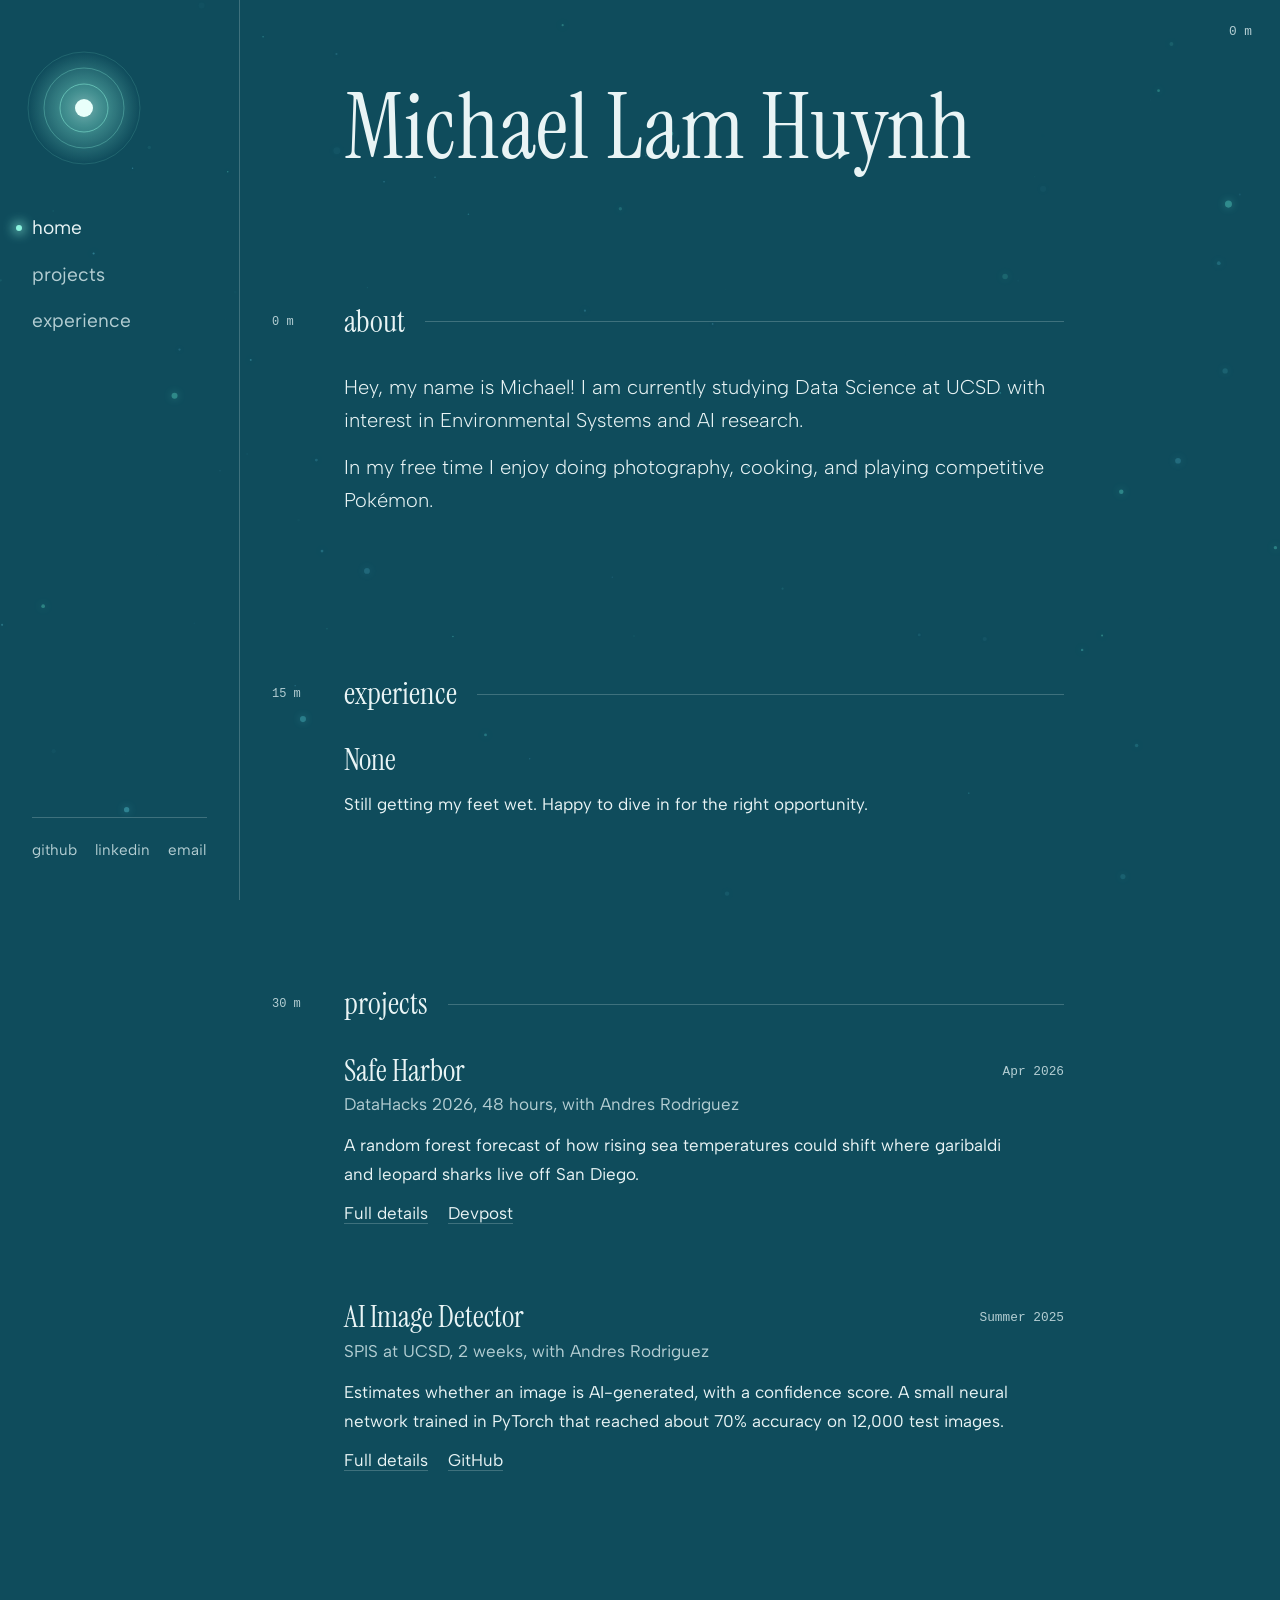
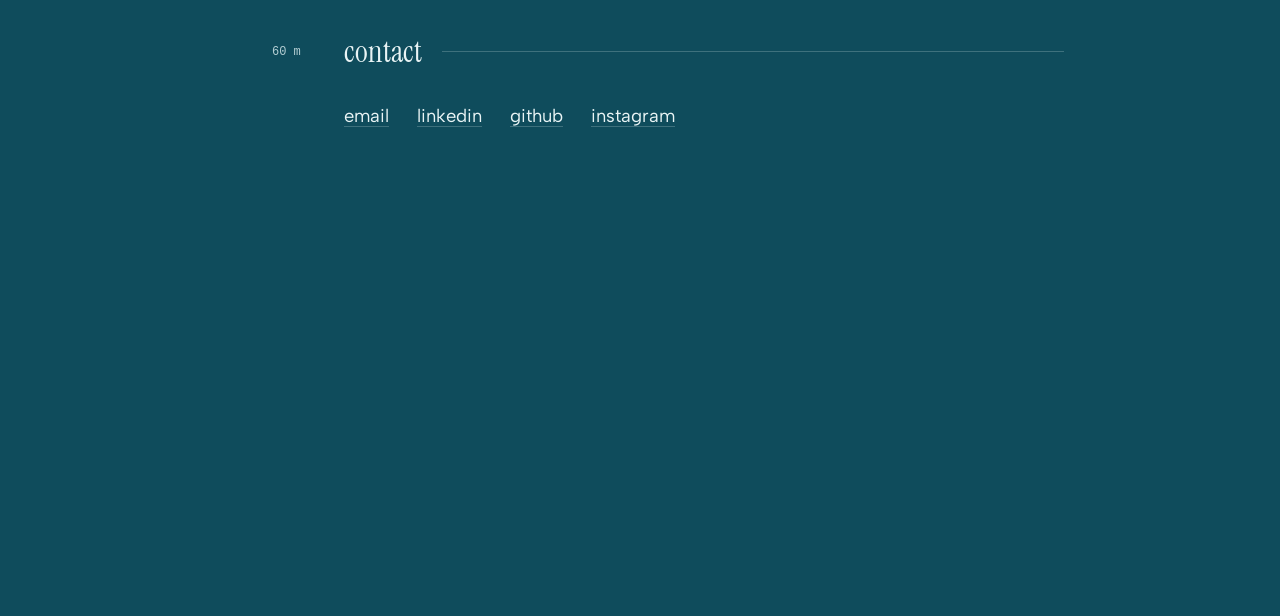
==== index.html @ df3774f7 "Add files via upload" ====
<!DOCTYPE html>
<html lang="en">
<head>
<meta charset="utf-8">
<script>(function(){var skip=false;try{skip=!!sessionStorage.getItem('dived')}catch(e){}if(!skip&&!matchMedia('(prefers-reduced-motion: reduce)').matches)document.documentElement.classList.add('diving')})();</script>
<meta name="viewport" content="width=device-width, initial-scale=1, viewport-fit=cover">
<title>Michael Lam Huynh's website</title>
<meta name="description" content="Michael Lam Huynh is a data science student at UC San Diego interested in environmental systems and AI research. Projects include Safe Harbor, a marine habitat forecast built at DataHacks 2026.">
<meta name="author" content="Michael Lam Huynh">
<meta name="theme-color" content="#0F4C5C">
<link rel="canonical" href="https://michaellamhuynh.dev/">
<meta property="og:type" content="website">
<meta property="og:title" content="Michael Lam Huynh's website">
<meta property="og:description" content="Michael Lam Huynh is a data science student at UC San Diego interested in environmental systems and AI research. Projects include Safe Harbor, a marine habitat forecast built at DataHacks 2026.">
<meta property="og:url" content="https://michaellamhuynh.dev/">
<script type="application/ld+json">{"@context":"https://schema.org","@type":"Person","name":"Michael Lam Huynh","url":"https://michaellamhuynh.dev/","alumniOf":{"@type":"CollegeOrUniversity","name":"University of California San Diego"},"description":"Data science student at UC San Diego interested in environmental systems and AI research.","sameAs":["https://github.com/MichaelHuynh28","https://www.linkedin.com/in/michael-huynh-b6799438b","https://www.instagram.com/nawal___mike/"]}</script>
<link rel="icon" href="data:image/svg+xml,&lt;svg xmlns=%22http://www.w3.org/2000/svg%22 viewBox=%220 0 100 100%22&gt;&lt;text y=%22.9em%22 font-size=%2290%22&gt;&#127754;&lt;/text&gt;&lt;/svg&gt;">
<link href="https://fonts.googleapis.com/css2?family=Albert+Sans:wght@300;400;500;600&amp;family=Instrument+Serif:ital@0;1&amp;display=swap" rel="stylesheet">
<link rel="stylesheet" href="styles.css">
</head>
<body data-depth=".95">
<div id="dive" aria-hidden="true"></div>
<canvas id="sea" aria-hidden="true"></canvas>
<div id="gauge" aria-hidden="true">0 m</div>
<div class="shell">
  <aside class="side">
    <a href="index.html" aria-label="Home">
      <svg class="orb" viewBox="0 0 120 120" aria-hidden="true">
        <defs><radialGradient id="g"><stop offset="0" stop-color="#C9FFF3"/><stop offset=".35" stop-color="#8CF3DD" stop-opacity=".7"/><stop offset="1" stop-color="#8CF3DD" stop-opacity="0"/></radialGradient></defs>
        <circle cx="60" cy="60" r="56" fill="url(#g)" opacity=".55"/>
        <circle cx="60" cy="60" r="9" fill="#E9FFFA"/>
        <g fill="none" stroke="#8CF3DD"><circle cx="60" cy="60" r="24" stroke-opacity=".5"/><circle cx="60" cy="60" r="40" stroke-opacity=".3"/><circle cx="60" cy="60" r="56" stroke-opacity=".15"/></g>
      </svg>
    </a>
    <nav class="nav" aria-label="Pages">
      <a aria-current="page" href="index.html">home</a>
      <a href="projects.html">projects</a>
      <a href="experience.html">experience</a>
    </nav>
    <div class="social">
      <a href="https://github.com/MichaelHuynh28">github</a>
      <a href="https://www.linkedin.com/in/michael-huynh-b6799438b">linkedin</a>
      <a href="mailto:michael.lam.huynh@gmail.com">email</a>
    </div>
  </aside>

  <main>
    <section id="home">
      <div class="head">
        <h1>Michael Lam Huynh</h1>
      </div>
      <div class="sec">
        <h2><span class="d">0 m</span>about</h2>
        <p class="about">Hey, my name is Michael! I am currently studying Data Science at UCSD with interest in Environmental Systems and AI research.</p>
        <p class="about">In my free time I enjoy doing photography, cooking, and playing competitive Pok&eacute;mon.</p>
      </div>
      <div class="sec">
        <h2><span class="d">15 m</span>experience</h2>
        <div class="row">
          <h3>None</h3>
          <p class="desc">Still getting my feet wet. Happy to dive in for the right opportunity.</p>
        </div>
      </div>
      <div class="sec">
        <h2><span class="d">30 m</span>projects</h2>
        <div class="row">
          <h3>Safe Harbor</h3><span class="date">Apr 2026</span>
          <p class="meta">DataHacks 2026, 48 hours, with Andres Rodriguez</p>
          <p class="desc">A random forest forecast of how rising sea temperatures could shift where garibaldi and leopard sharks live off San Diego.</p>
          <div class="links"><a href="projects.html">Full details</a><a href="https://devpost.com/software/safe-harbor-bcondm">Devpost</a></div>
        </div>
        <div class="row">
          <h3>AI Image Detector</h3><span class="date">Summer 2025</span>
          <p class="meta">SPIS at UCSD, 2 weeks, with Andres Rodriguez</p>
          <p class="desc">Estimates whether an image is AI-generated, with a confidence score. A small neural network trained in PyTorch that reached about 70% accuracy on 12,000 test images.</p>
          <div class="links"><a href="projects.html">Full details</a><a href="https://github.com/MichaelHuynh28/SPIS-2025">GitHub</a></div>
        </div>
      </div>
      <div class="sec">
        <h2><span class="d">60 m</span>contact</h2>
        <div class="contact">
          <a href="mailto:michael.lam.huynh@gmail.com">email</a>
          <a href="https://www.linkedin.com/in/michael-huynh-b6799438b">linkedin</a>
          <a href="https://github.com/MichaelHuynh28">github</a>
          <a href="https://www.instagram.com/nawal___mike/">instagram</a>
        </div>
      </div>
    </section>
  </main>
</div>
<script src="site.js" defer></script>
</body>
</html>
---- styles.css ----
/* ==========================================================================
   MICHAEL'S PORTFOLIO - styles.css
   --------------------------------------------------------------------------
   TABLE OF CONTENTS (use Ctrl+F and search the number, e.g. "[3]")
     [1] Colors and basic setup
     [2] Page layout (sidebar + main area)
     [3] Sidebar (orb, nav links, social links)
     [4] Main content area and headings
     [5] Home page sections (about, experience, project rows)
     [6] Projects page (carousel, detail sections, tags)
     [7] Fade-in on scroll (projects page)
     [8] Phone and small-screen layout
     [9] Dive-in intro animation

   TIP: Units used here:
     px  = fixed size
     rem = size relative to the page's base text size (1rem is about 16px)
     %   = percent of the parent element
   ========================================================================== */


/* ==========================================================================
   [1] COLORS AND BASIC SETUP
   ========================================================================== */

/* Color variables. Change a color here and it updates everywhere. */
:root {
  --ink: #E9F4F5;                    /* main text color */
  --muted: #B4CED3;                  /* softer text (dates, captions, nav) */
  --rule: rgba(233, 244, 245, .22);  /* thin divider lines */
  --accent: #8CF3DD;                 /* glowing teal highlight */
  --mono: ui-monospace, "SF Mono", Menlo, Consolas, monospace;  /* font for depth numbers */

  /* Keeps content clear of phone notches and bars. Leave these alone. */
  box-sizing: border-box;
  padding-top: env(safe-area-inset-top, 0px);
  padding-bottom: env(safe-area-inset-bottom, 0px);
}

html {
  scroll-padding-top: env(safe-area-inset-top, 0px);
  /* TO ZOOM THE WHOLE PAGE OUT: add a line here like  font-size: 93.75%;
     (100% is normal. Smaller number = everything shrinks. Text sizes
     below use rem, so they scale with this.) */
}

/* Makes padding and borders count inside an element's width. Leave alone. */
* {
  box-sizing: border-box;
}

/* Anything with the "hidden" attribute stays hidden. */
[hidden] {
  display: none !important;
}

/* The whole page: base text color, font, size, and line spacing.
   The background color here is only a starting color; site.js changes it
   as you scroll deeper. */
body {
  margin: 0;
  background: #0F4C5C;
  color: var(--ink);
  font: 400 1.0625rem/1.7 "Albert Sans", "Helvetica Neue", Arial, sans-serif;
  /*     weight size    line-height  font family and fallbacks */
}

/* All links: color, underline style, and the fade when hovering. */
a {
  color: var(--ink);
  text-decoration-color: var(--rule);
  text-underline-offset: 4px;
  transition: text-decoration-color .2s, color .2s;
}

a:hover {
  color: var(--accent);
  text-decoration-color: var(--accent);
}

/* The outline shown when you tab through links with the keyboard. */
a:focus-visible {
  outline: 2px solid var(--accent);
  outline-offset: 3px;
  border-radius: 2px;
}


/* ==========================================================================
   [2] PAGE LAYOUT (sidebar + main area)
   ========================================================================== */

/* The glowing particles. This canvas sits behind everything and fills the
   screen. pointer-events:none lets clicks pass through it. */
#sea {
  position: fixed;
  inset: 0;
  width: 100%;
  height: 100%;
  pointer-events: none;
  z-index: 0;
}

/* The depth gauge in the top right ("0 m" to "200 m"). */
#gauge {
  position: fixed;
  top: calc(24px + env(safe-area-inset-top, 0px));
  right: 28px;          /* distance from the right edge of the window */
  z-index: 3;
  font: 500 .8rem var(--mono);
  color: var(--muted);
}

/* The two-column layout: sidebar on the left, content on the right.
   240px is the sidebar's width. "1fr" means "all remaining space".
   TO MOVE THE SIDEBAR AWAY FROM THE LEFT EDGE: add these two lines inside
   this block to center the whole layout:
       max-width: 1200px;   (smaller number = sidebar sits further right)
       margin: 0 auto; */
.shell {
  display: grid;
  grid-template-columns: 240px 1fr;
  max-width: 2000px;
  margin: 0 auto;
  min-height: 100vh;
  position: relative;
  z-index: 1;
}


/* ==========================================================================
   [3] SIDEBAR
   ========================================================================== */

/* The sidebar itself. "sticky" keeps it in place while the page scrolls. */
.side {
  position: sticky;
  top: 0;
  height: 100vh;
  padding: 48px 32px 36px;   /* top, left/right, bottom spacing */
  border-right: 1px solid var(--rule);   /* the thin line beside it */
  display: flex;
  flex-direction: column;
  gap: 44px;                 /* space between orb, nav, and social links */
}

/* The glowing orb at the top. */
.orb {
  display: block;
  width: 120px;
  height: 120px;
  margin-left: -8px;
}

/* The list of page links (home, projects, experience). */
.nav {
  display: flex;
  flex-direction: column;
  gap: 14px;   /* space between links */
}

/* Each nav link. The transition makes the slide and glow smooth. */
.nav a {
  text-decoration: none;
  color: var(--muted);
  font-size: 1.2rem;
  position: relative;
  align-self: flex-start;
  transition: transform .3s ease, color .3s ease, text-shadow .3s ease;
}

/* The small glowing dot that appears left of a link. Hidden until hover. */
.nav a::before {
  content: "";
  position: absolute;
  left: -16px;
  top: 50%;
  width: 6px;
  height: 6px;
  margin-top: -3px;
  border-radius: 50%;
  background: var(--accent);
  opacity: 0;
  transform: scale(.3);
  transition: opacity .3s ease, transform .3s ease, box-shadow .3s ease;
}

/* Hover (or keyboard focus): the link slides right 8px and glows. */
.nav a:hover,
.nav a:focus-visible {
  color: var(--ink);
  transform: translateX(8px);
  text-shadow: 0 0 14px rgba(140, 243, 221, .75);
}

/* On hover, the dot appears and glows. */
.nav a:hover::before,
.nav a:focus-visible::before {
  opacity: .7;
  transform: scale(1);
  box-shadow: 0 0 10px var(--accent);
}

/* The link for the page you're currently on: bright text and a glowing dot. */
.nav a[aria-current="page"] {
  color: var(--ink);
}

.nav a[aria-current="page"]::before {
  opacity: 1;
  transform: scale(1);
  box-shadow: 0 0 12px 2px var(--accent);
}

/* The github / linkedin / email links at the bottom of the sidebar.
   margin-top:auto pushes them to the bottom. */
.social {
  margin-top: auto;
  display: flex;
  gap: 18px;
  border-top: 1px solid var(--rule);
  padding-top: 20px;
  font-size: .95rem;
}

.social a {
  color: var(--muted);
  text-decoration: none;
  display: inline-block;
  transition: transform .3s ease, color .3s ease, text-shadow .3s ease;
}

/* Hover: the social link lifts up 3px and glows teal. */
.social a:hover,
.social a:focus-visible {
  color: var(--accent);
  transform: translateY(-3px);
  text-shadow: 0 0 12px rgba(140, 243, 221, .8);
}

/* For people whose devices ask for less motion: turn off the sliding. */
@media (prefers-reduced-motion: reduce) {
  .nav a,
  .social a {
    transition: none;
  }

  .nav a:hover,
  .nav a:focus-visible,
  .social a:hover,
  .social a:focus-visible {
    transform: none;
  }
}


/* ==========================================================================
   [4] MAIN CONTENT AREA AND HEADINGS
   ========================================================================== */

/* The content area to the right of the sidebar.
   Padding order: top, right, bottom, left. The large left padding (104px)
   leaves room for the depth markers in the margin. The big bottom padding
   lets you scroll far enough to reach the deepest color. */
main {
  padding: 80px 56px 36vh 104px;
  max-width: 900px;
}

/* Heading fonts: Instrument Serif for the name, section titles, and
   project titles. */
h1,
.sec h2,
.row h3 {
  font-family: "Instrument Serif", Georgia, "Times New Roman", serif;
  font-weight: 400;
}

/* The big name title. letter-spacing is the gap between letters (raised
   a little because it looked squished before). clamp(smallest, ideal,
   largest) lets the size shrink on small screens. */
h1 {
  font-size: clamp(3rem, 8vw, 5.6rem);
  letter-spacing: .01em;
  line-height: 1.08;
  margin: 0 0 24px;
}

/* The block holding the page title. margin-bottom is the gap below it. */
.head {
  margin-bottom: 128px;
}

/* The small gray line under "Projects" ("Newest near the surface..."). */
.hint {
  color: var(--muted);
  margin: 0;
}

/* One section of a page (about, experience, projects, contact).
   margin-bottom is the empty space before the next section, which is what
   makes you scroll "deeper" between sections. */
.sec {
  margin-bottom: 160px;
  max-width: 720px;
}

/* Section titles (about, experience, ...) with a line stretching after them. */
.sec h2 {
  position: relative;
  display: flex;
  align-items: center;
  gap: 20px;
  font-size: 1.95rem;
  line-height: 1.1;
  margin: 0 0 32px;
}

/* The thin horizontal line after each section title. */
.sec h2::after {
  content: "";
  flex: 1;
  height: 1px;
  background: var(--rule);
}

/* The depth marker ("15 m") sitting in the left margin beside a heading.
   left:-72px puts it 72px to the left of the heading. */
.d {
  position: absolute;
  left: -72px;
  top: 50%;
  transform: translateY(-50%);
  font: 500 .75rem var(--mono);
  color: var(--muted);
  white-space: nowrap;
}

/* Regular paragraphs. max-width keeps lines a comfortable length to read. */
p {
  margin: 0 0 14px;
  max-width: 62ch;
}


/* ==========================================================================
   [5] HOME PAGE SECTIONS
   ========================================================================== */

/* The two intro paragraphs in "about" (bigger and lighter than normal). */
.about {
  font-size: 1.25rem;
  line-height: 1.65;
  font-weight: 300;
}

/* One entry (a project or experience item) on the home page.
   It's a grid with two columns: the title (left) and the date (right). */
.row {
  display: grid;
  grid-template-columns: 1fr auto;
  gap: 2px 24px;
  margin-bottom: 72px;   /* space between entries */
}

/* The entry's title (e.g. "Safe Harbor"). */
.row h3 {
  font-size: 1.9rem;
  line-height: 1.15;
  margin: 0;
}

/* The date on the right (e.g. "Apr 2026"). */
.row .date {
  font: 500 .8rem var(--mono);
  color: var(--muted);
  align-self: center;
}

/* The gray line under the title ("DataHacks 2026, 48 hours, with ..."). */
.row .meta {
  grid-column: 1 / -1;   /* span the full width */
  color: var(--muted);
  margin: 0;
}

/* The short description. */
.row .desc {
  grid-column: 1 / -1;
  margin: 10px 0 8px;
}

/* The links under an entry ("Full details", "Devpost"). */
.row .links {
  grid-column: 1 / -1;
  display: flex;
  gap: 20px;
}

/* The row of links in the contact section (email, linkedin, ...). */
.contact {
  display: flex;
  flex-wrap: wrap;
  gap: 8px 28px;
  font-size: 1.15rem;
}


/* ==========================================================================
   [6] PROJECTS PAGE
   ========================================================================== */

/* ---- Screenshot carousel ---- */

/* The carousel box. */
.carousel {
  position: relative;
  margin: 0 0 20px;
  max-width: 720px;
}

/* The scrolling strip that holds the screenshots. Slides snap into place
   as you swipe. The scrollbar is hidden. */
.slides {
  display: flex;
  overflow-x: auto;
  scroll-snap-type: x mandatory;
  scrollbar-width: none;
  border-radius: 4px;
  border: 1px solid var(--rule);
}

/* Hides the scrollbar in Chrome, Safari, and Brave. */
.slides::-webkit-scrollbar {
  display: none;
}

/* One slide (screenshot + caption). Each takes the full width. */
.slide {
  flex: 0 0 100%;
  scroll-snap-align: center;
  margin: 0;
  background: #02080F;
}

/* The picture area. aspect-ratio keeps every slide the same shape. */
.slide .frame {
  aspect-ratio: 16 / 10;
  display: flex;
  align-items: center;
  justify-content: center;
}

.slide img {
  max-width: 100%;
  max-height: 100%;
  display: block;
}

/* The caption under each screenshot. */
.slide figcaption {
  padding: 10px 14px;
  font-size: .92rem;
  color: var(--muted);
  border-top: 1px solid var(--rule);
}

/* The round previous / next arrow buttons. */
.cbtn {
  position: absolute;
  top: calc(50% - 28px);
  width: 40px;
  height: 40px;
  border-radius: 50%;
  border: 1px solid var(--rule);
  background: rgba(2, 12, 20, .7);
  color: var(--ink);
  font-size: 1.4rem;
  line-height: 1;
  cursor: pointer;
  transition: box-shadow .3s, color .3s;
}

/* Hover: the arrow button glows. */
.cbtn:hover,
.cbtn:focus-visible {
  color: var(--accent);
  box-shadow: 0 0 12px rgba(140, 243, 221, .7);
  outline: none;
}

.cbtn.prev { left: 10px; }
.cbtn.next { right: 10px; }

/* The small dots under the carousel showing which slide you're on. */
.dots {
  display: flex;
  gap: 8px;
  justify-content: center;
  margin-top: 10px;
}

.dots span {
  width: 7px;
  height: 7px;
  border-radius: 50%;
  background: var(--rule);
  transition: background .3s;
}

/* The dot for the current slide. */
.dots span.on {
  background: var(--accent);
}

/* ---- Project detail sections ---- */

/* Makes the "Experience" page's first section tall (90% of window height). */
.sec.tall {
  min-height: 90vh;
}

/* One block inside a project ("The question", "How we built it", ...). */
.part {
  margin: 0 0 56px;
}

/* Bullet lists (Limitations). */
.part ul.plain {
  margin: 0 0 14px;
  padding-left: 1.1em;
  max-width: 62ch;
}

.part ul.plain li {
  margin-bottom: 8px;   /* space between bullets */
}

/* The small bold titles inside a project ("What it does", ...). */
.part h3 {
  font-size: 1.05rem;
  font-weight: 600;
  margin: 0 0 6px;
}

/* The row of rounded tags (Python, PyTorch, ...). */
.tools {
  display: flex;
  flex-wrap: wrap;
  gap: 8px;
  padding: 0;
  list-style: none;
  margin: 6px 0 14px;
}

.tools li {
  border: 1px solid var(--rule);
  border-radius: 99px;   /* makes the pill shape */
  padding: 2px 12px;
  font-size: .9rem;
  color: var(--muted);
}

/* A video box. Not used right now (the embed didn't load, so the page
   links to the video instead), but kept in case you add one later. */
.video {
  position: relative;
  aspect-ratio: 16 / 9;
  max-width: 640px;
  margin: 0 0 10px;
  background: #02080F;
  border-radius: 4px;
  overflow: hidden;
}

.video iframe {
  position: absolute;
  inset: 0;
  width: 100%;
  height: 100%;
  border: 0;
}


/* ==========================================================================
   [7] FADE-IN ON SCROLL (projects page)
   Elements with class "rv" start invisible and slightly lower, then fade
   in and rise when scrolled into view. site.js adds the "in" class.
   1.1s is how long the fade takes. Make it bigger for slower.
   ========================================================================== */

#projects.rv-on .rv {
  opacity: 0;
  transform: translateY(20px);
  transition: opacity 1.1s ease, transform 1.1s ease;
}

#projects.rv-on .rv.in {
  opacity: 1;
  transform: none;
}


/* ==========================================================================
   [8] PHONE AND SMALL-SCREEN LAYOUT
   Everything in this block only applies when the window is 820px wide or
   less. It stacks the sidebar on top of the content.
   ========================================================================== */

@media (max-width: 820px) {

  /* One column instead of two. */
  .shell {
    grid-template-columns: 1fr;
  }

  /* The sidebar becomes a normal top bar instead of sticking to the side. */
  .side {
    position: static;
    height: auto;
    padding: 24px 20px 8px;
    border: 0;
    gap: 16px;
  }

  /* Smaller orb. */
  .orb {
    width: 72px;
    height: 72px;
  }

  /* Nav links in a row instead of a column. */
  .nav {
    flex-direction: row;
    gap: 20px;
  }

  /* No glowing dot or sliding on phones. */
  .nav a::before {
    display: none;
  }

  .nav a:hover,
  .nav a:focus-visible {
    transform: none;
  }

  /* Current page is shown with an underline instead of a dot. */
  .nav a[aria-current="page"] {
    text-decoration: underline;
    text-decoration-color: var(--accent);
    text-underline-offset: 6px;
  }

  .social {
    margin-top: 0;
    border: 0;
    padding-top: 0;
  }

  /* Less padding around the content. */
  main {
    padding: 32px 20px 36vh;
  }

  /* Hide the depth markers in the margin (no room on phones). */
  .d {
    display: none;
  }

  /* Tighter spacing between sections. */
  .head { margin-bottom: 88px; }
  .sec  { margin-bottom: 112px; }
}


/* ==========================================================================
   [9] DIVE-IN INTRO ANIMATION
   The bright-to-deep-blue screen with bubbles on your first visit.
   ========================================================================== */

/* Hidden by default. It only shows when the page has the "diving" class,
   which a small script at the top of index.html adds on first load. */
#dive {
  display: none;
}

/* While diving: a full-screen gradient (bright surface to deep blue) that
   slides upward (divebg, 2.4s) and then fades out (divefade, 2.9s total). */
.diving #dive {
  display: block;
  position: fixed;
  inset: 0;
  z-index: 100;
  overflow: hidden;
  background: linear-gradient(#c9f3f5 0%, #5fc3d1 18%, #1d7f93 40%, #0F4C5C 70%, #0F4C5C 100%);
  background-size: 100% 400%;
  animation: divebg 2.4s cubic-bezier(.6, 0, .4, 1) forwards, divefade 2.9s ease forwards;
}

/* The gradient slides from the top color to the bottom color. */
@keyframes divebg {
  from { background-position: 50% 0; }
  to   { background-position: 50% 100%; }
}

/* Fully visible, then fades out at the very end. */
@keyframes divefade {
  0%, 84% { opacity: 1; visibility: visible; }
  100%    { opacity: 0; visibility: hidden; }
}

/* The rising bubbles (created by site.js). */
#dive i {
  position: absolute;
  bottom: -40px;
  border-radius: 50%;
  border: 1.5px solid rgba(255, 255, 255, .75);
  background: radial-gradient(circle at 30% 30%, rgba(255, 255, 255, .7), rgba(255, 255, 255, .08) 60%);
  animation: bub linear forwards;
}

/* Each bubble floats up past the top of the screen. */
@keyframes bub {
  to { transform: translateY(-115vh); }
}

/* No intro at all for people who prefer reduced motion. */
@media (prefers-reduced-motion: reduce) {
  .diving #dive {
    display: none;
  }
}
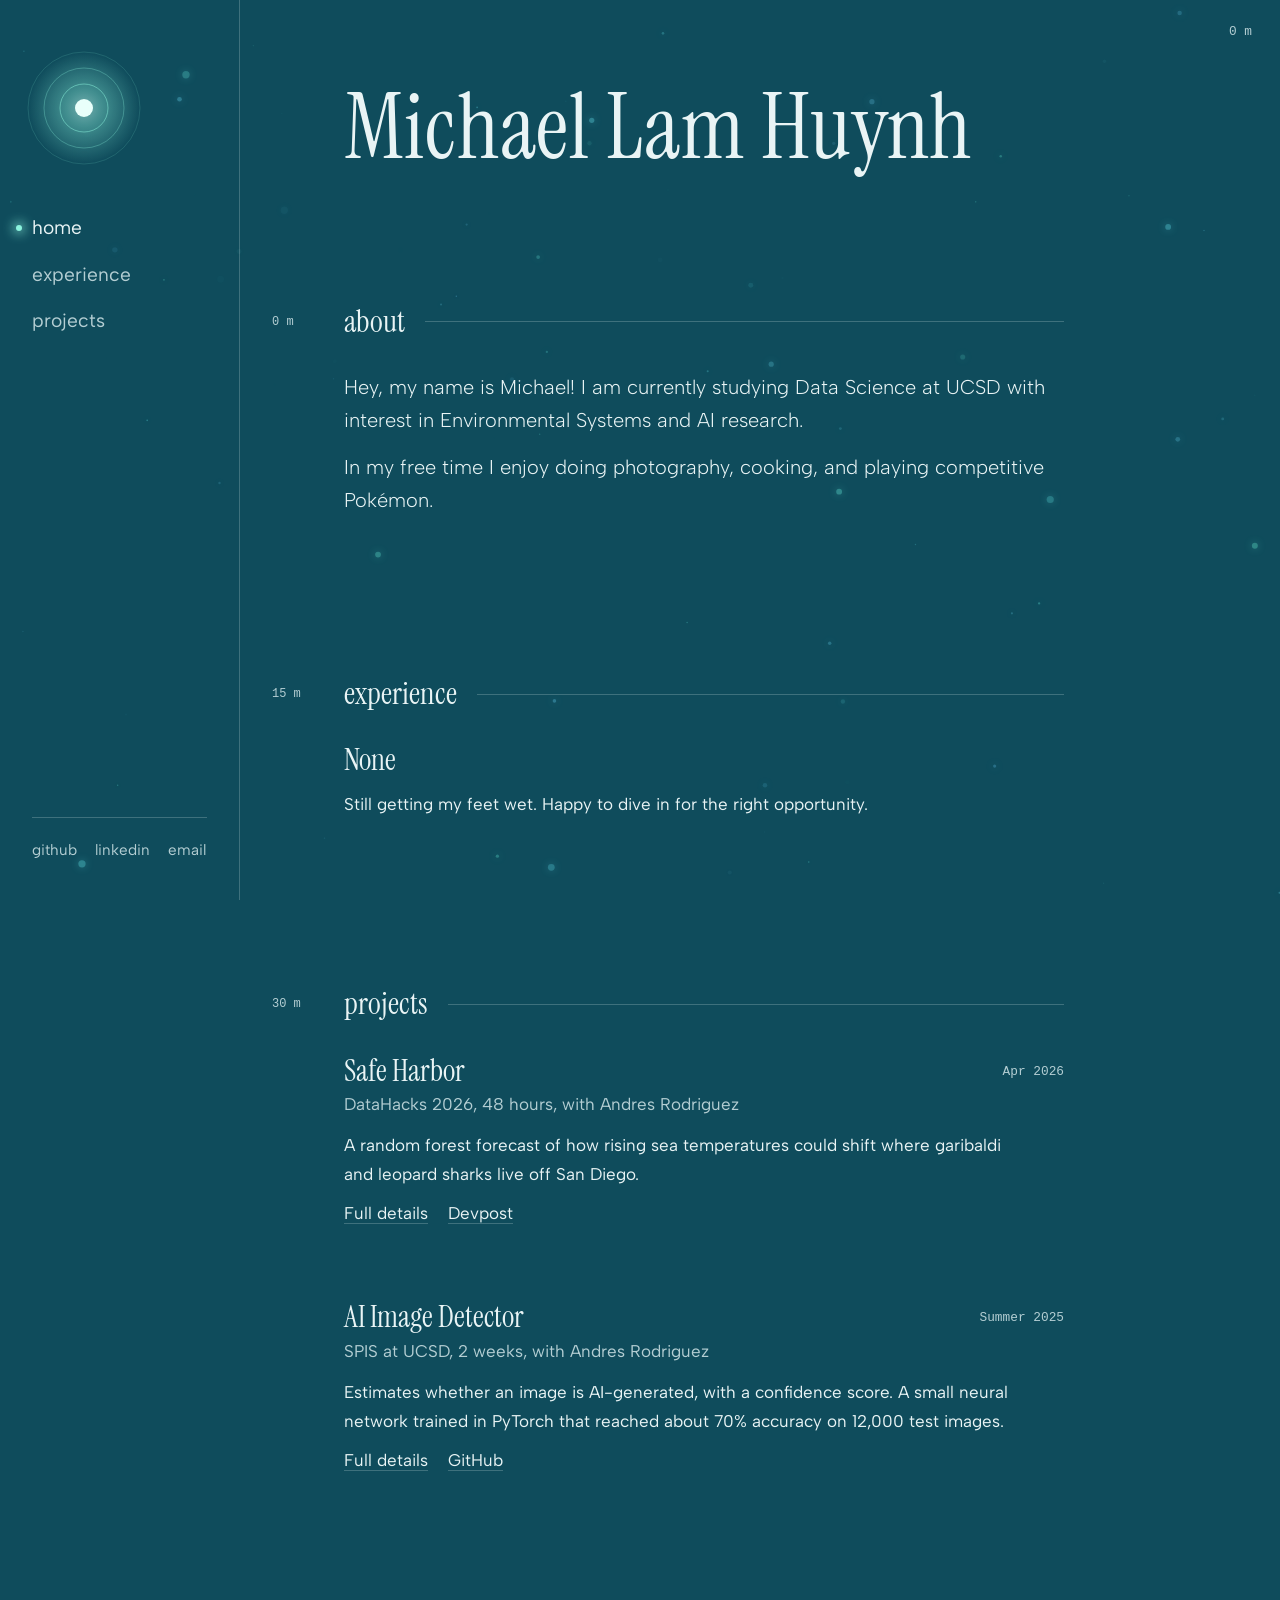
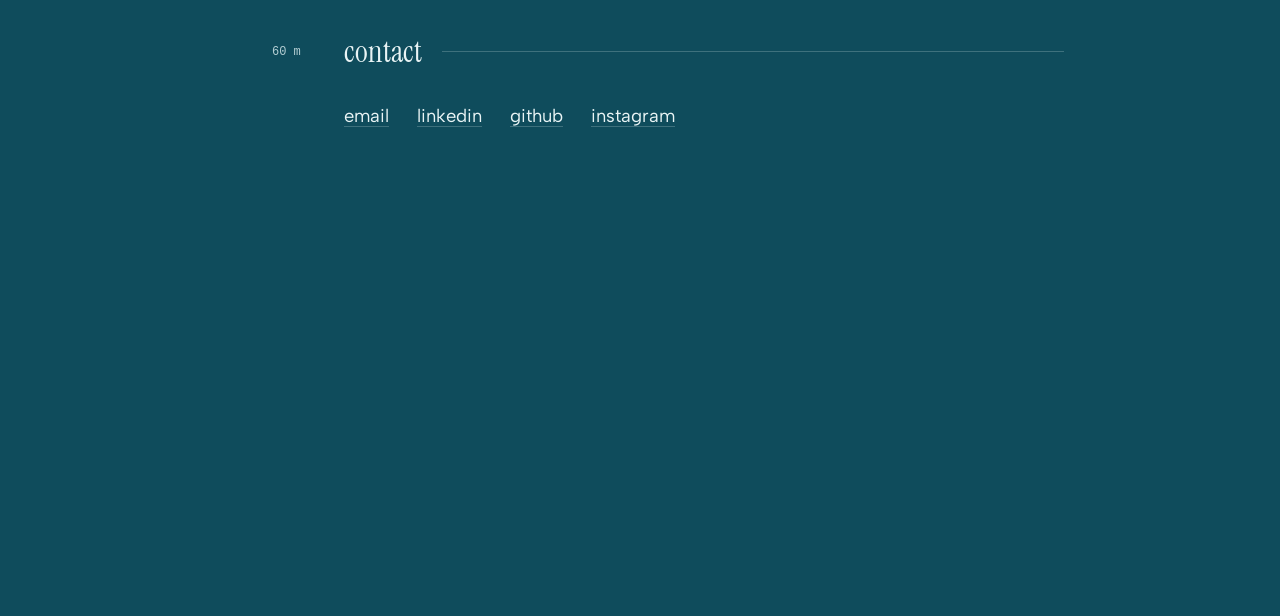
==== commit f413d62f: "Add projects link to navigation in index.html" ====
--- a/index.html
+++ b/index.html
@@ -34,8 +34,8 @@
     </a>
     <nav class="nav" aria-label="Pages">
       <a aria-current="page" href="index.html">home</a>
+      <a href="experience.html">experience</a>
       <a href="projects.html">projects</a>
-      <a href="experience.html">experience</a>
     </nav>
     <div class="social">
       <a href="https://github.com/MichaelHuynh28">github</a>
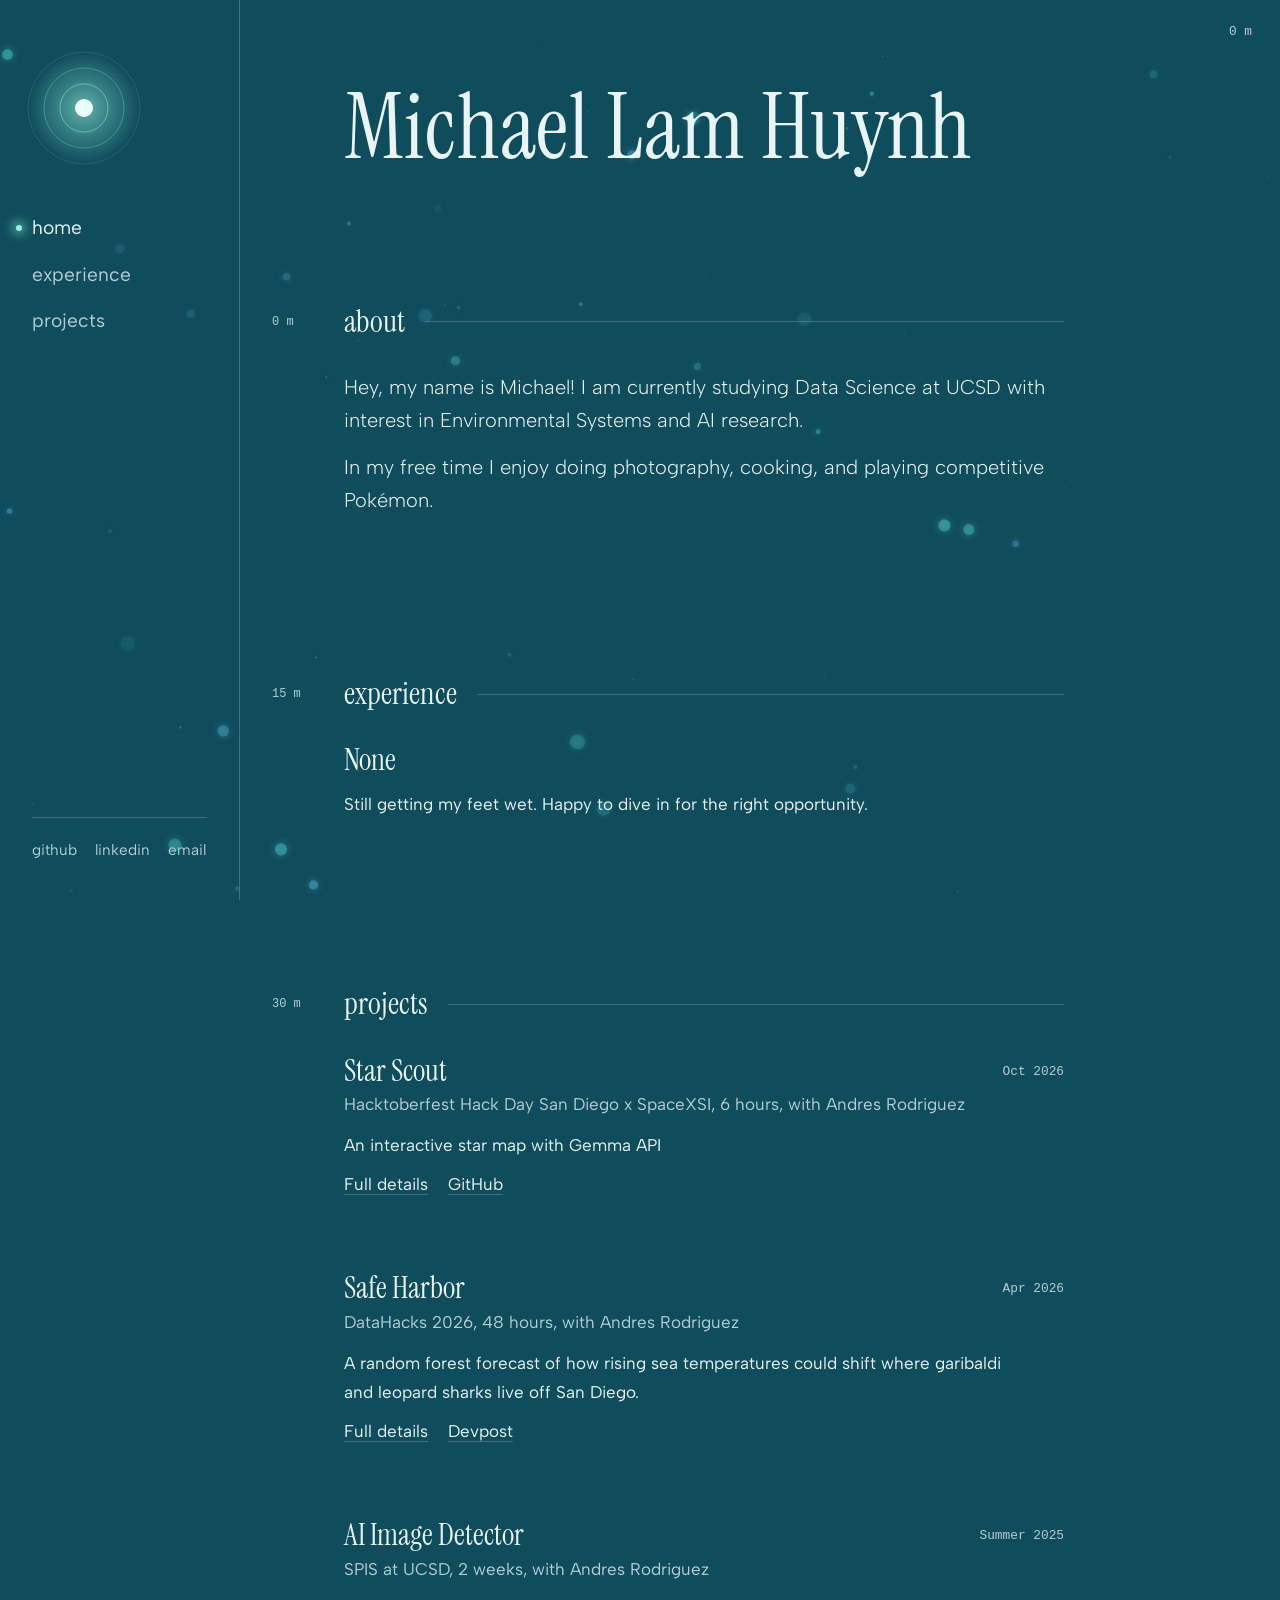
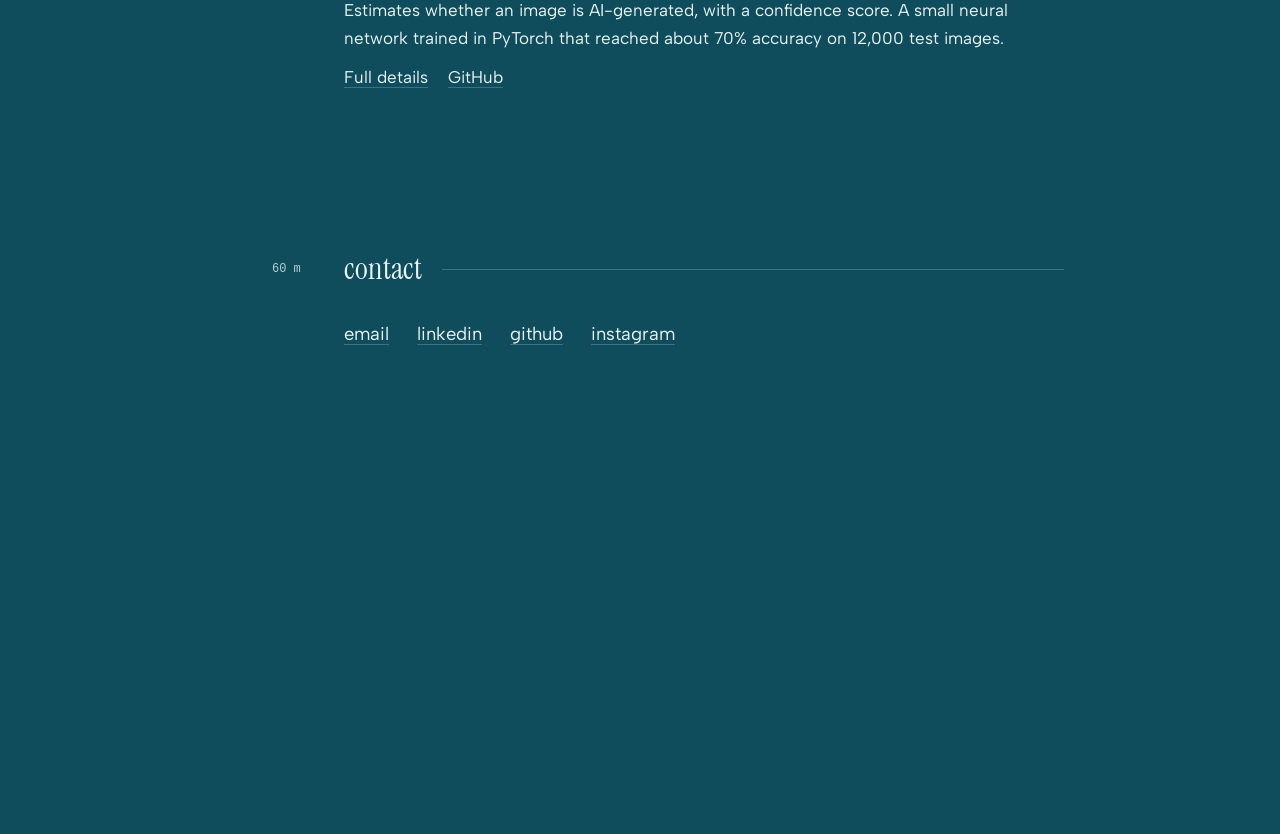
==== commit 2cd619e9: "Add 'Star Scout' project section to index.html Added a new project 'Star Scout' with details and lin" ====
--- a/index.html
+++ b/index.html
@@ -64,6 +64,12 @@
       <div class="sec">
         <h2><span class="d">30 m</span>projects</h2>
         <div class="row">
+          <h3>Star Scout</h3><span class="date">Oct 2026</span>
+          <p class="meta">Hacktoberfest Hack Day San Diego x SpaceXSI, 6 hours, with Andres Rodriguez</p>
+          <p class="desc">An interactive star map with Gemma API</p>
+          <div class="links"><a href="projects.html">Full details</a><a href="https://github.com/MichaelHuynh28/Star-Scout">GitHub</a></div>
+        </div>
+        <div class="row">
           <h3>Safe Harbor</h3><span class="date">Apr 2026</span>
           <p class="meta">DataHacks 2026, 48 hours, with Andres Rodriguez</p>
           <p class="desc">A random forest forecast of how rising sea temperatures could shift where garibaldi and leopard sharks live off San Diego.</p>
--- a/styles.css
+++ b/styles.css
@@ -731,3 +731,8 @@
     display: none;
   }
 }
+
+/* copied-email message */
+.toast{position:fixed;left:50%;bottom:calc(28px + env(safe-area-inset-bottom,0px));transform:translate(-50%,12px);z-index:50;padding:10px 18px;border-radius:99px;background:rgba(2,12,20,.88);border:1px solid var(--rule);color:var(--ink);font-size:.95rem;text-align:center;max-width:calc(100vw - 32px);opacity:0;pointer-events:none;transition:opacity .25s ease,transform .25s ease}
+.toast.on{opacity:1;transform:translate(-50%,0)}
+@media (prefers-reduced-motion:reduce){.toast{transition:none}}
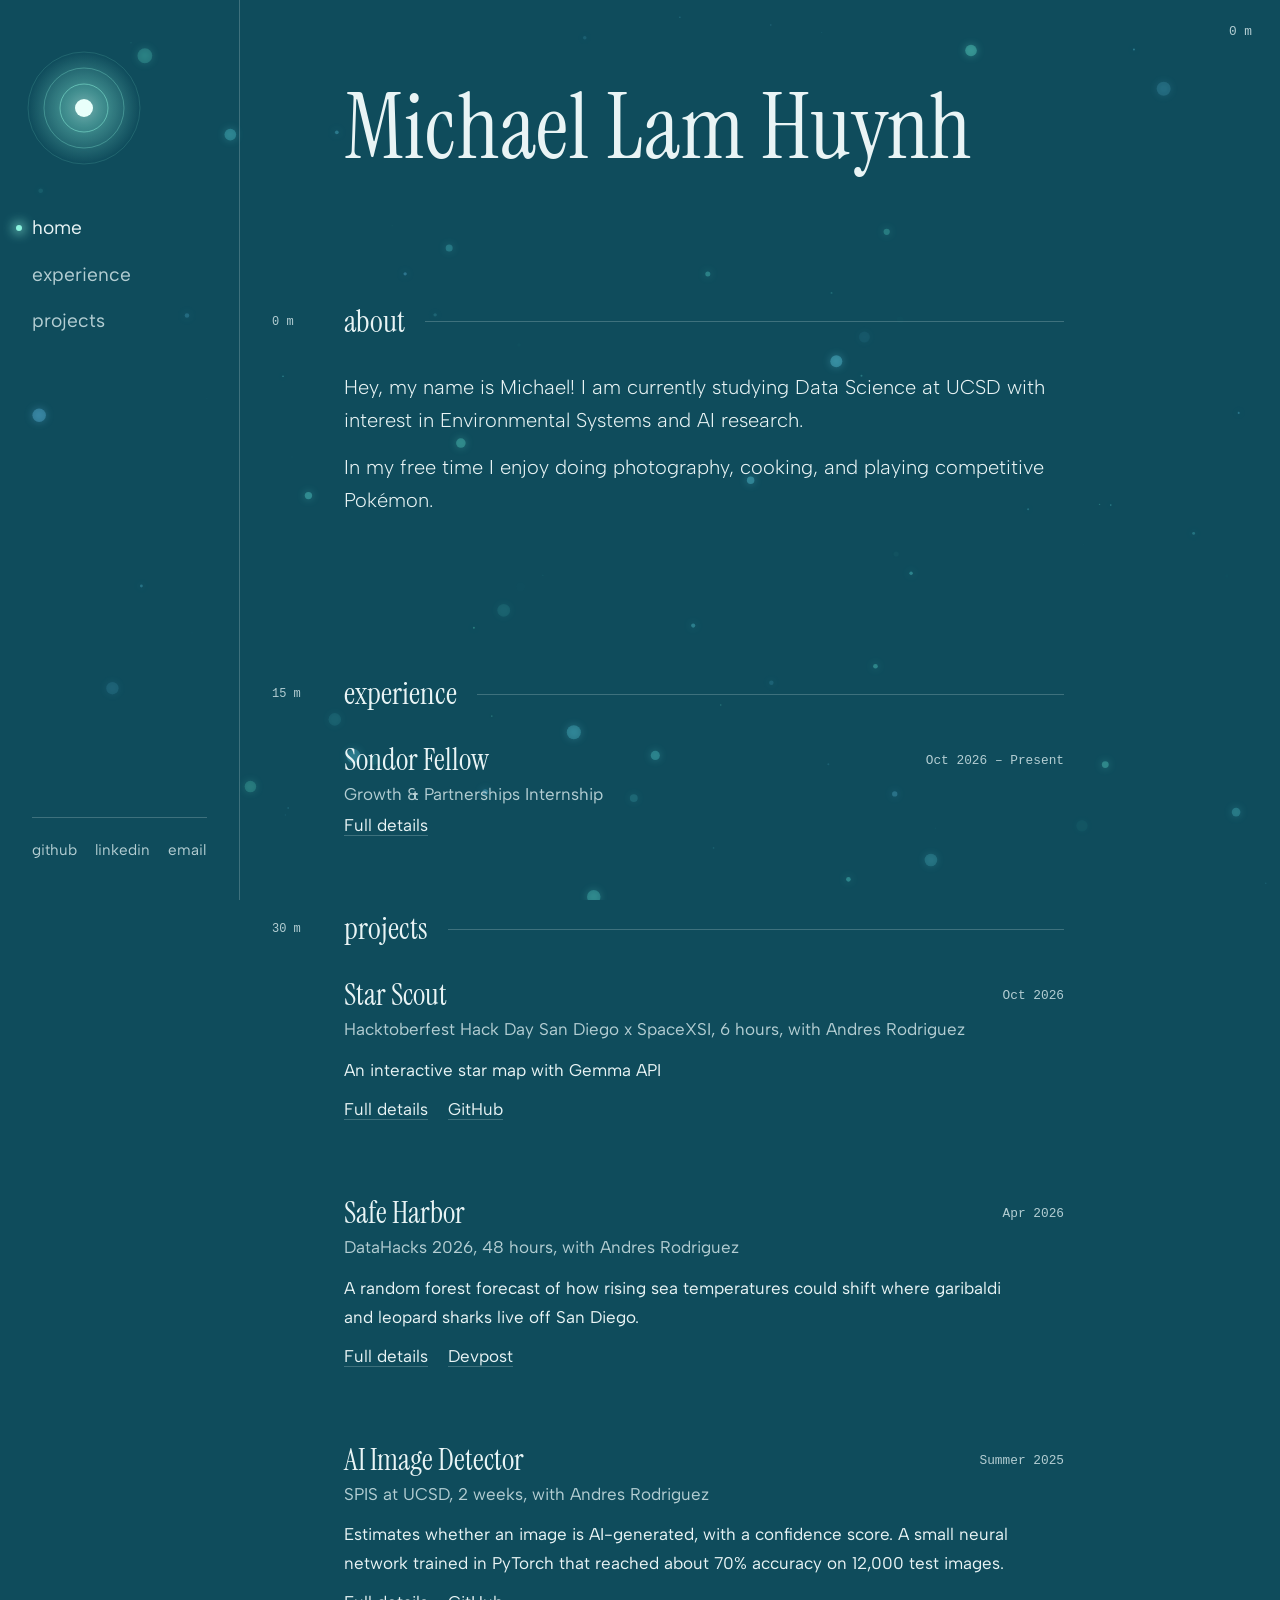
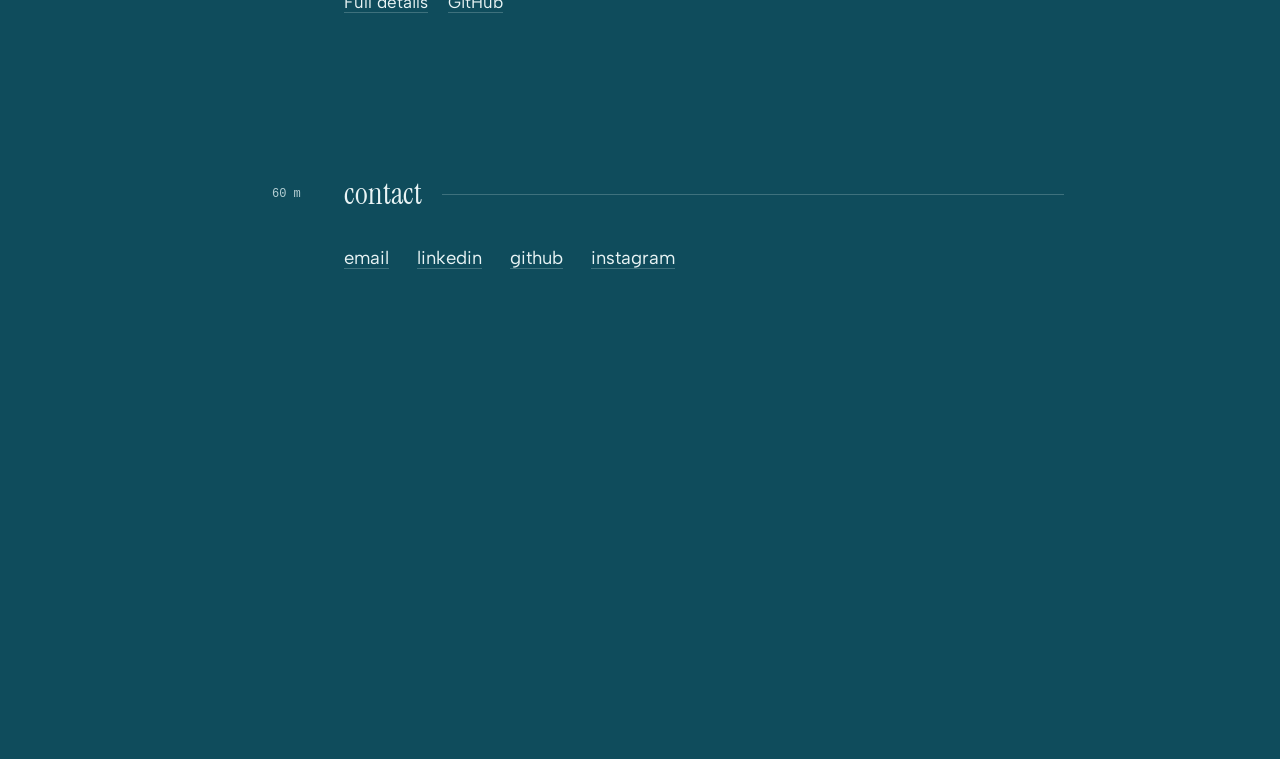
==== commit 78a6870b: "Update experience section in index.html" ====
--- a/index.html
+++ b/index.html
@@ -57,8 +57,9 @@
       <div class="sec">
         <h2><span class="d">15 m</span>experience</h2>
         <div class="row">
-          <h3>None</h3>
-          <p class="desc">Still getting my feet wet. Happy to dive in for the right opportunity.</p>
+          <h3>Sondor Fellow</h3><span class="date">Oct 2026 – Present</span>
+          <p class="meta">Growth &amp; Partnerships Internship</p>
+          <div class="links"><a href="experience.html">Full details</a>
         </div>
       </div>
       <div class="sec">
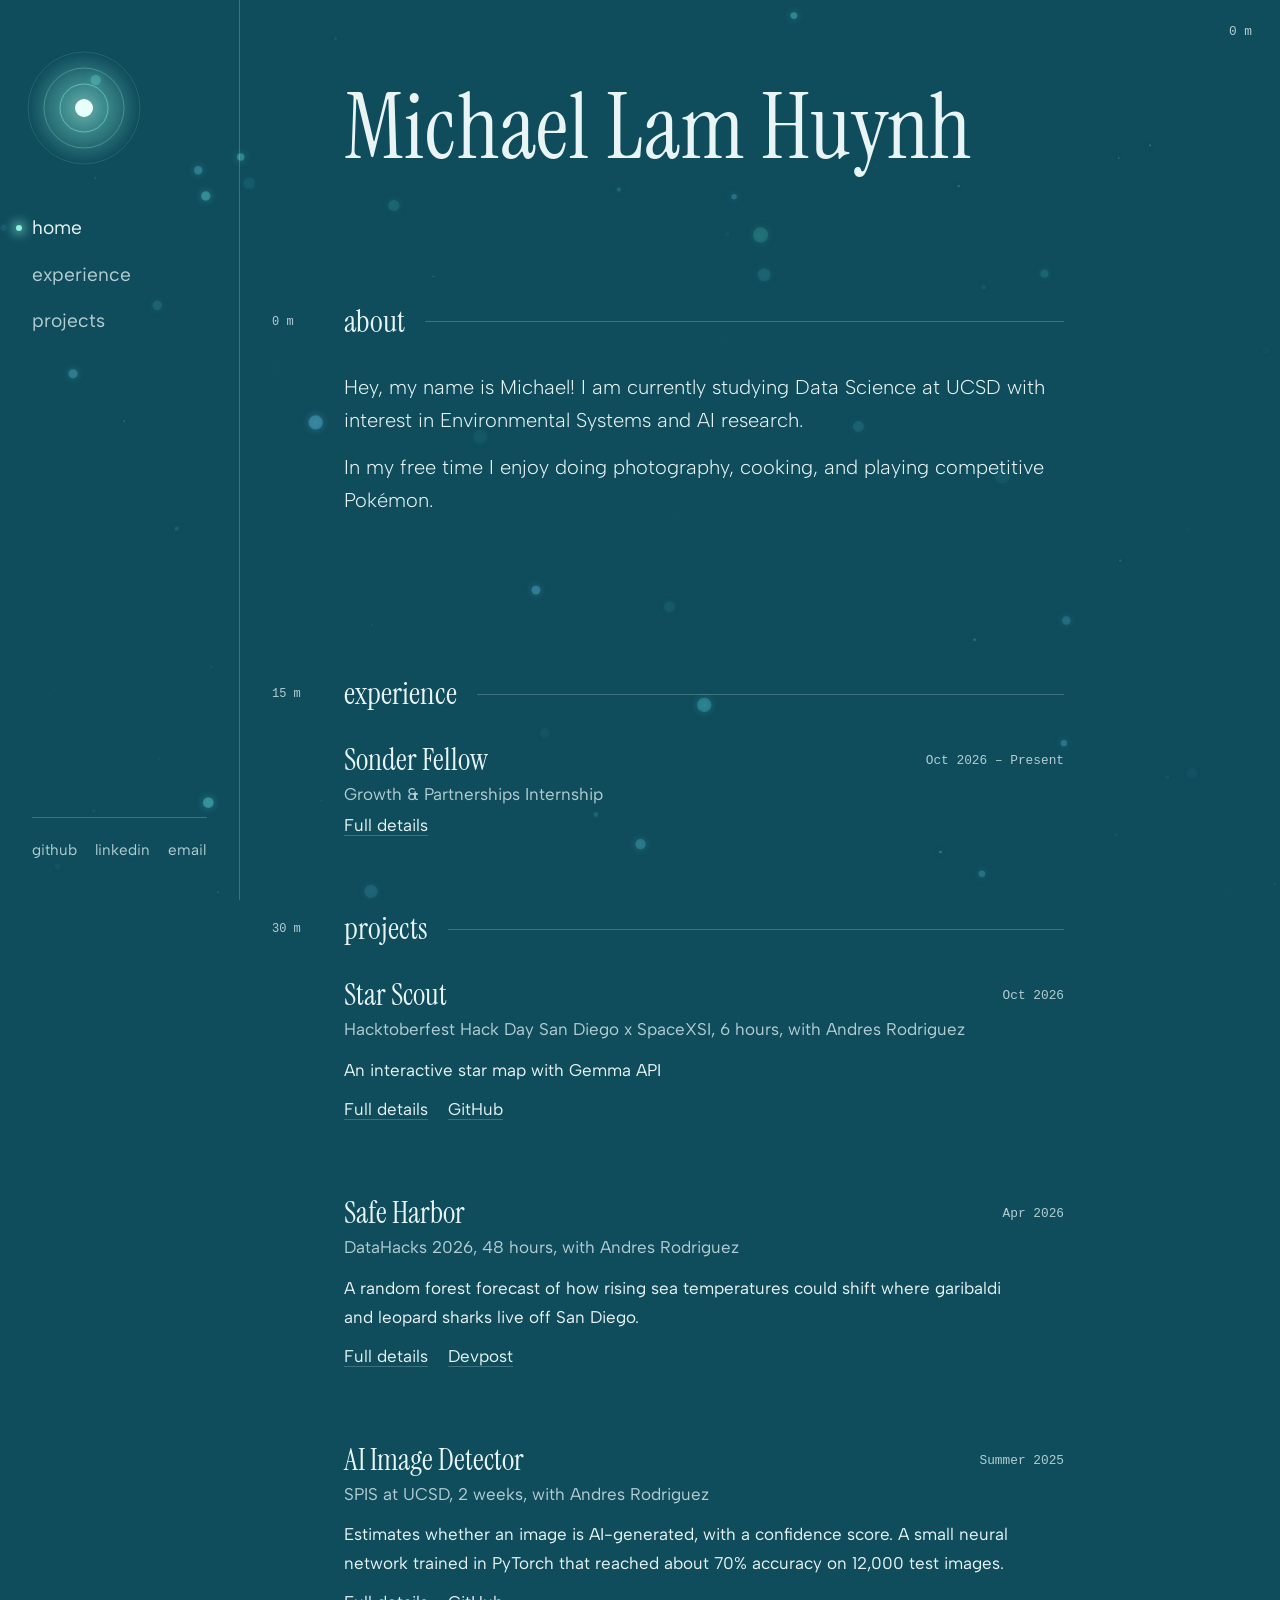
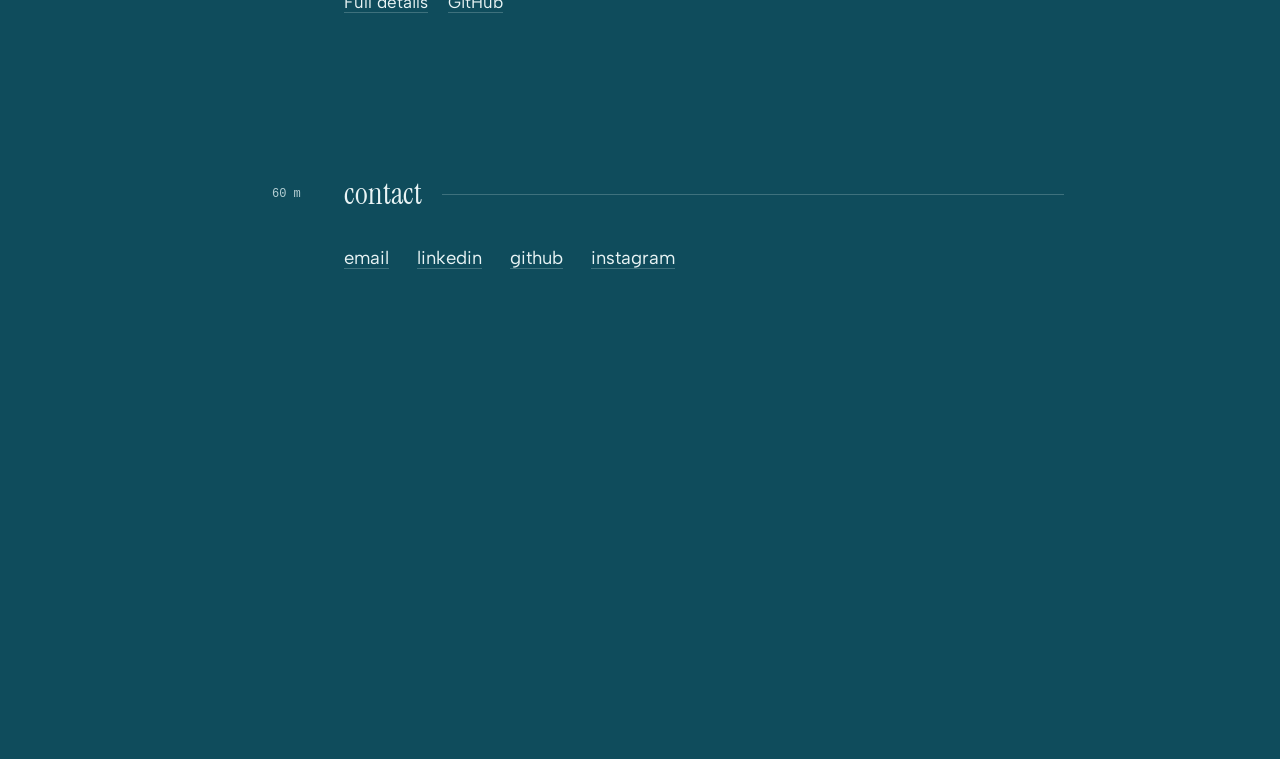
==== commit 5e5406f5: "Correct spelling of 'Sondor' to 'Sonder'" ====
--- a/index.html
+++ b/index.html
@@ -57,7 +57,7 @@
       <div class="sec">
         <h2><span class="d">15 m</span>experience</h2>
         <div class="row">
-          <h3>Sondor Fellow</h3><span class="date">Oct 2026 – Present</span>
+          <h3>Sonder Fellow</h3><span class="date">Oct 2026 – Present</span>
           <p class="meta">Growth &amp; Partnerships Internship</p>
           <div class="links"><a href="experience.html">Full details</a>
         </div>
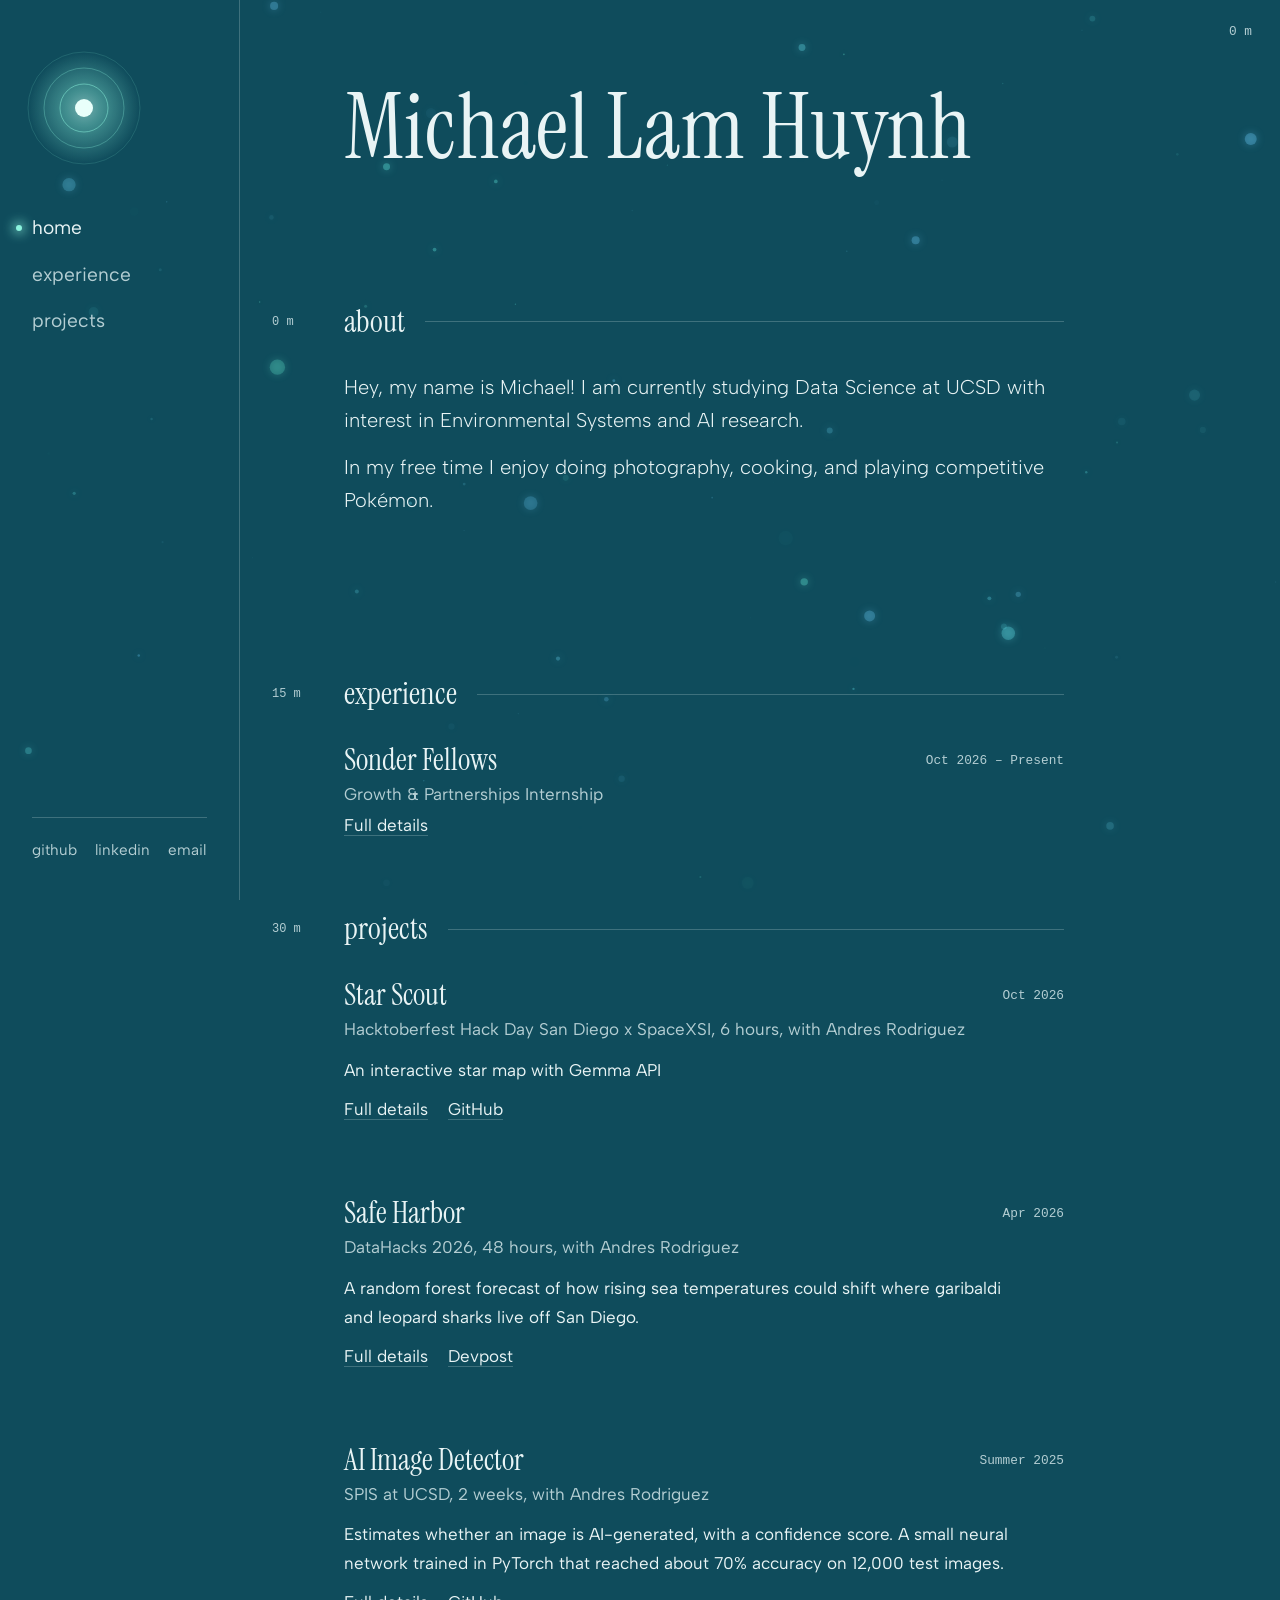
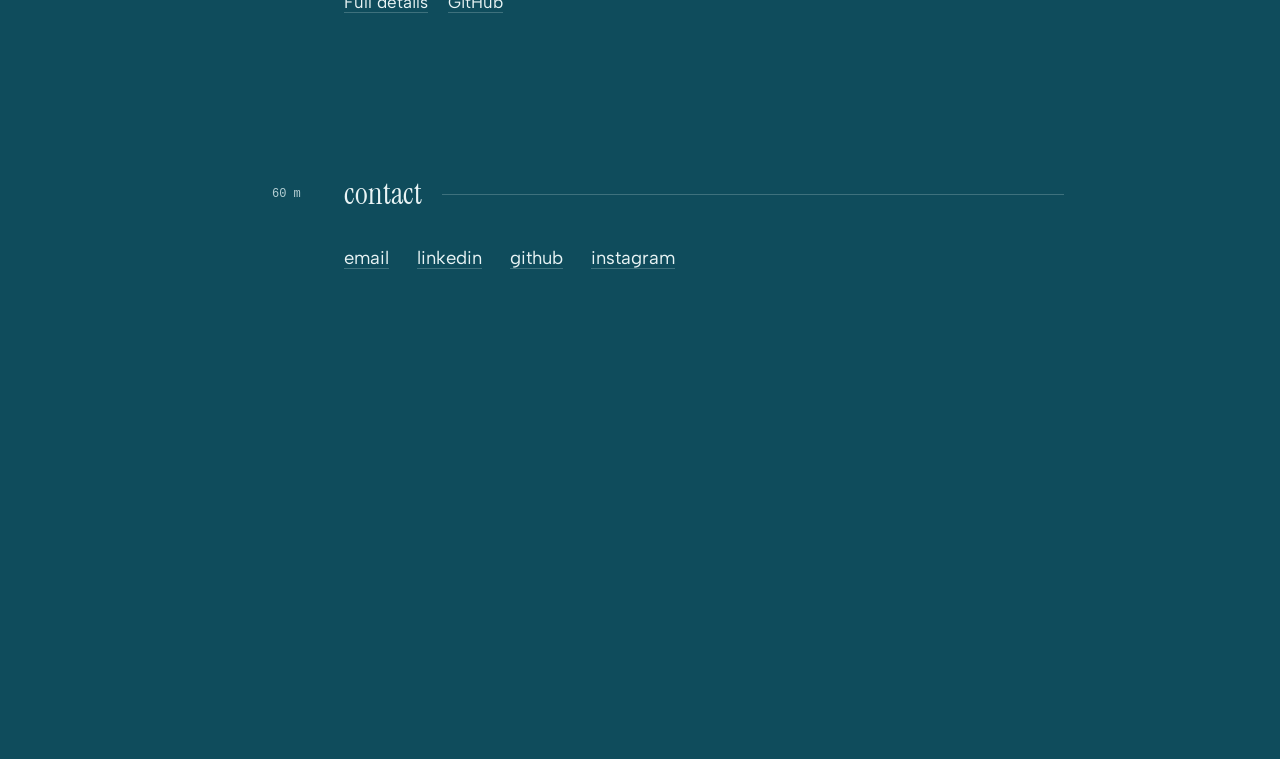
==== commit 07b269b0: "Correct job title from 'Sonder Fellow' to 'Sonder Fellows'" ====
--- a/index.html
+++ b/index.html
@@ -57,7 +57,7 @@
       <div class="sec">
         <h2><span class="d">15 m</span>experience</h2>
         <div class="row">
-          <h3>Sonder Fellow</h3><span class="date">Oct 2026 – Present</span>
+          <h3>Sonder Fellows</h3><span class="date">Oct 2026 – Present</span>
           <p class="meta">Growth &amp; Partnerships Internship</p>
           <div class="links"><a href="experience.html">Full details</a>
         </div>
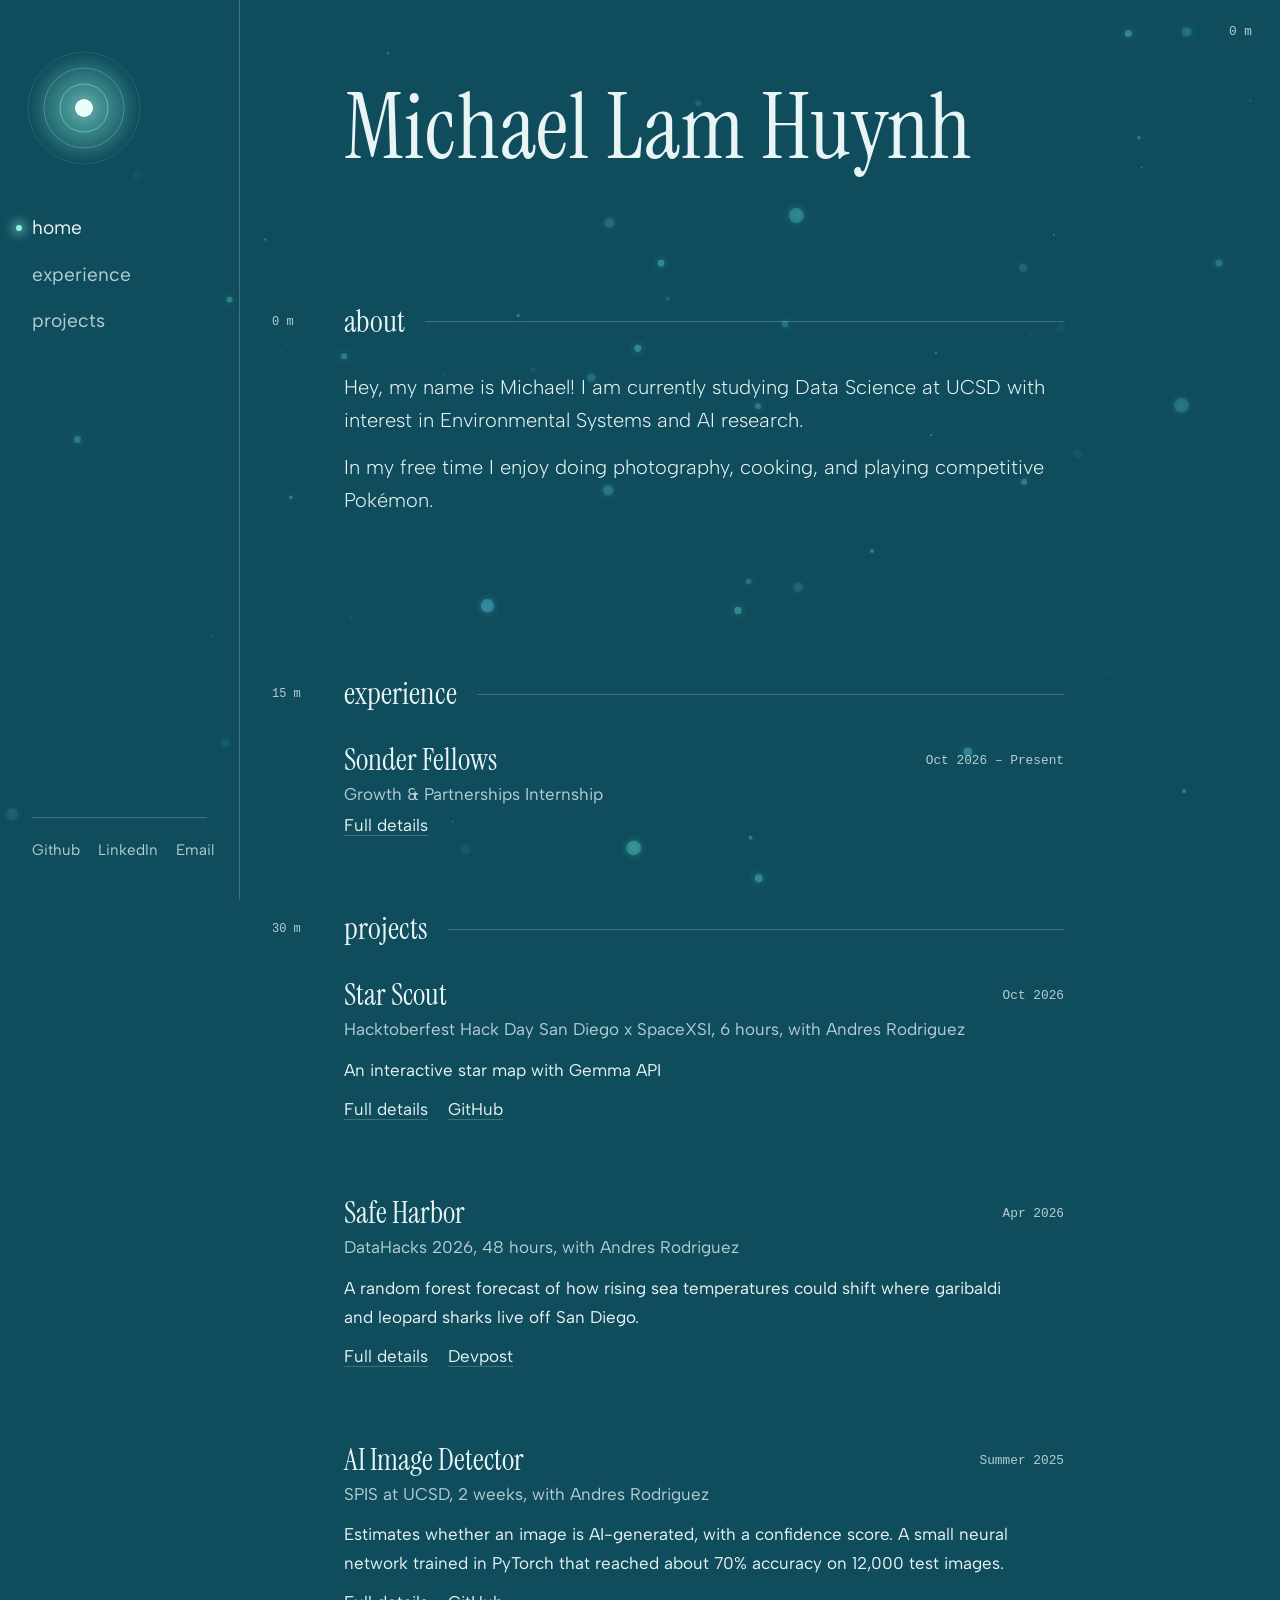
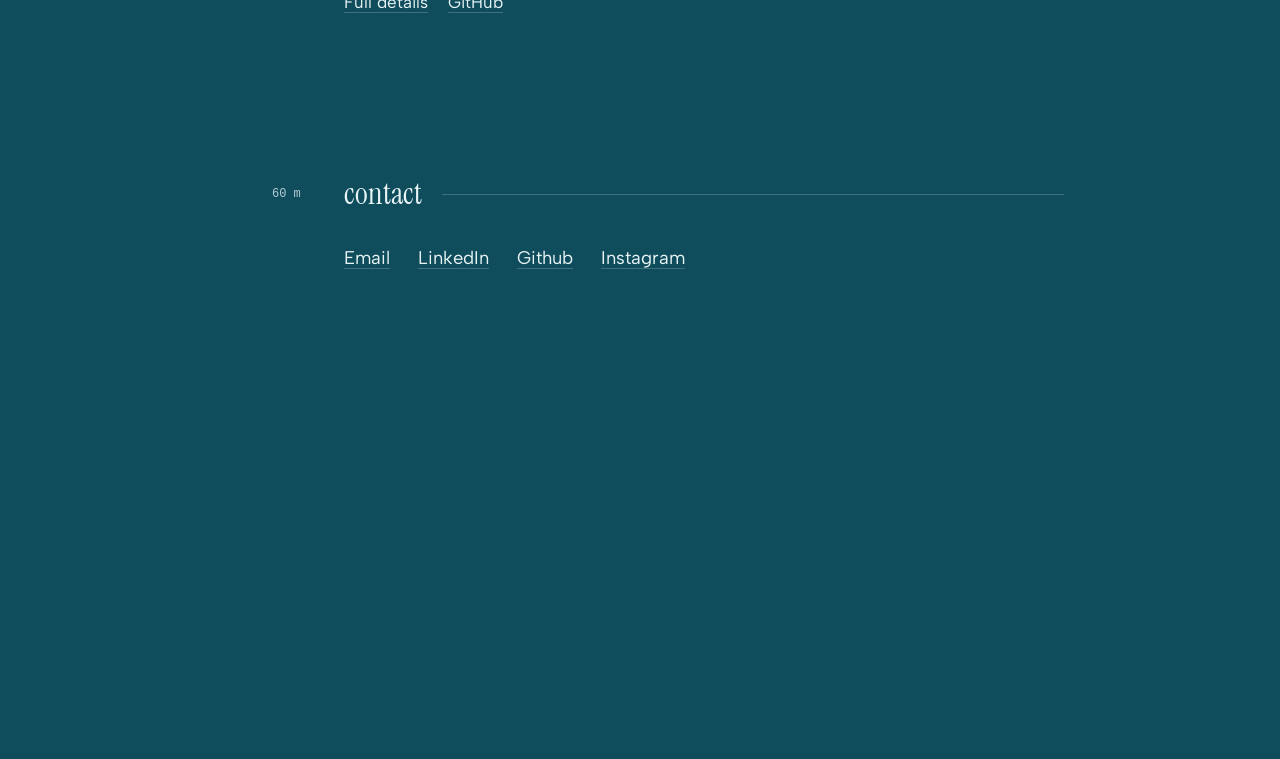
==== commit 5dca0ec9: "Update social links to use proper casing" ====
--- a/index.html
+++ b/index.html
@@ -38,9 +38,9 @@
       <a href="projects.html">projects</a>
     </nav>
     <div class="social">
-      <a href="https://github.com/MichaelHuynh28">github</a>
-      <a href="https://www.linkedin.com/in/michael-huynh-b6799438b">linkedin</a>
-      <a href="mailto:michael.lam.huynh@gmail.com">email</a>
+      <a href="https://github.com/MichaelHuynh28">Github</a>
+      <a href="https://www.linkedin.com/in/michael-huynh-b6799438b">LinkedIn</a>
+      <a href="mailto:michael.lam.huynh@gmail.com">Email</a>
     </div>
   </aside>
 
@@ -86,10 +86,10 @@
       <div class="sec">
         <h2><span class="d">60 m</span>contact</h2>
         <div class="contact">
-          <a href="mailto:michael.lam.huynh@gmail.com">email</a>
-          <a href="https://www.linkedin.com/in/michael-huynh-b6799438b">linkedin</a>
-          <a href="https://github.com/MichaelHuynh28">github</a>
-          <a href="https://www.instagram.com/nawal___mike/">instagram</a>
+          <a href="mailto:michael.lam.huynh@gmail.com">Email</a>
+          <a href="https://www.linkedin.com/in/michael-huynh-b6799438b">LinkedIn</a>
+          <a href="https://github.com/MichaelHuynh28">Github</a>
+          <a href="https://www.instagram.com/nawal___mike/">Instagram</a>
         </div>
       </div>
     </section>
